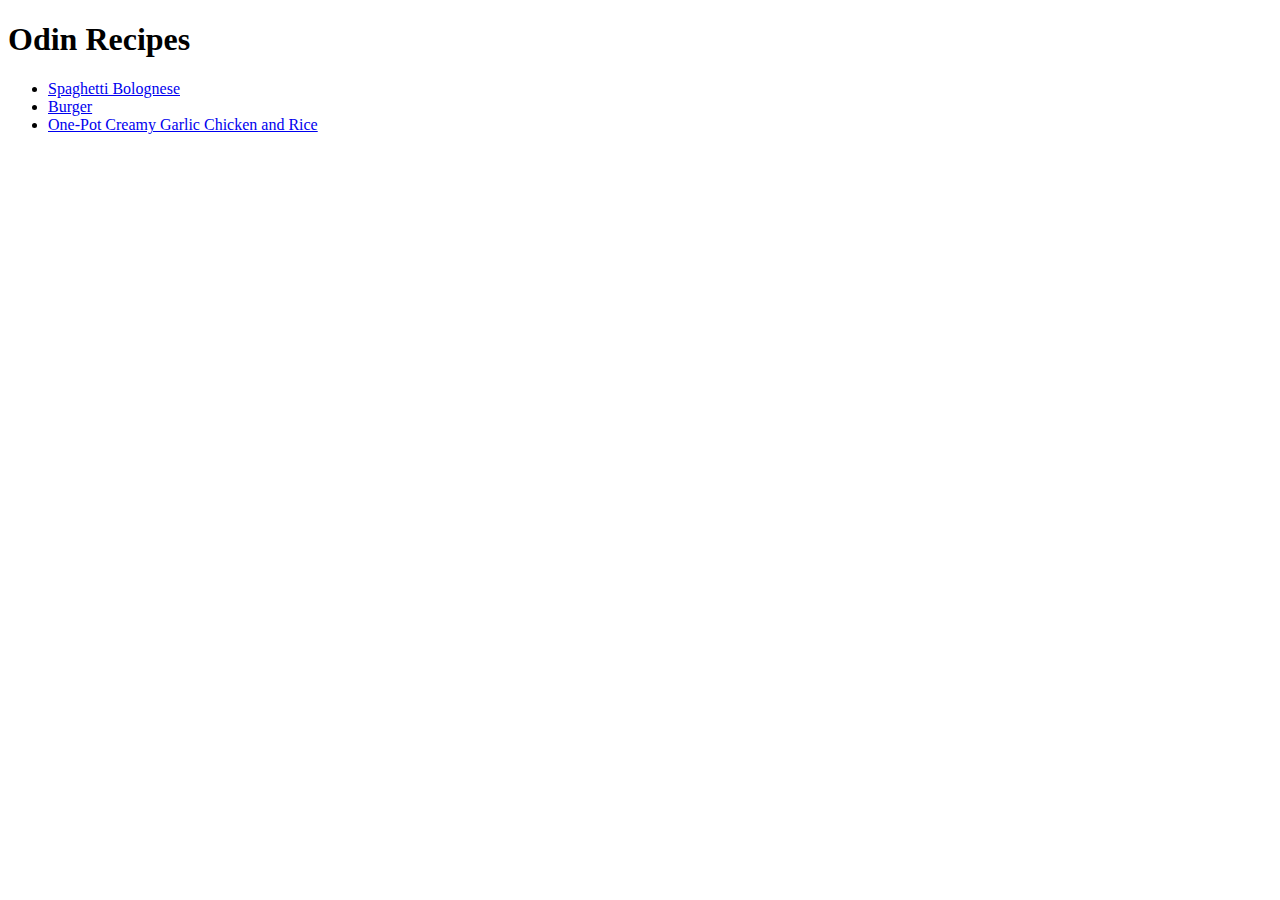
==== index.html @ 9f72937a "Fix the unordered list, addgo back button to recipes" ====
<!DOCTYPE html>
<html lang="en">
    <head>
        <meta charset="UTF-8">
        <title>Recipes</title>
    </head>
    <body>
        <h1>Odin Recipes</h1>
        <ul>
           <li>
            <a href="./recipes/bolognese.html">Spaghetti Bolognese</a>
           </li>
            <li>
                <a href="./recipes/burger.html">Burger</a>
            </li>
            <li>
                <a href="./recipes/chicknrice.html">One-Pot Creamy Garlic Chicken and Rice</a>
            </li>
        </ul>
    </body>
</html>
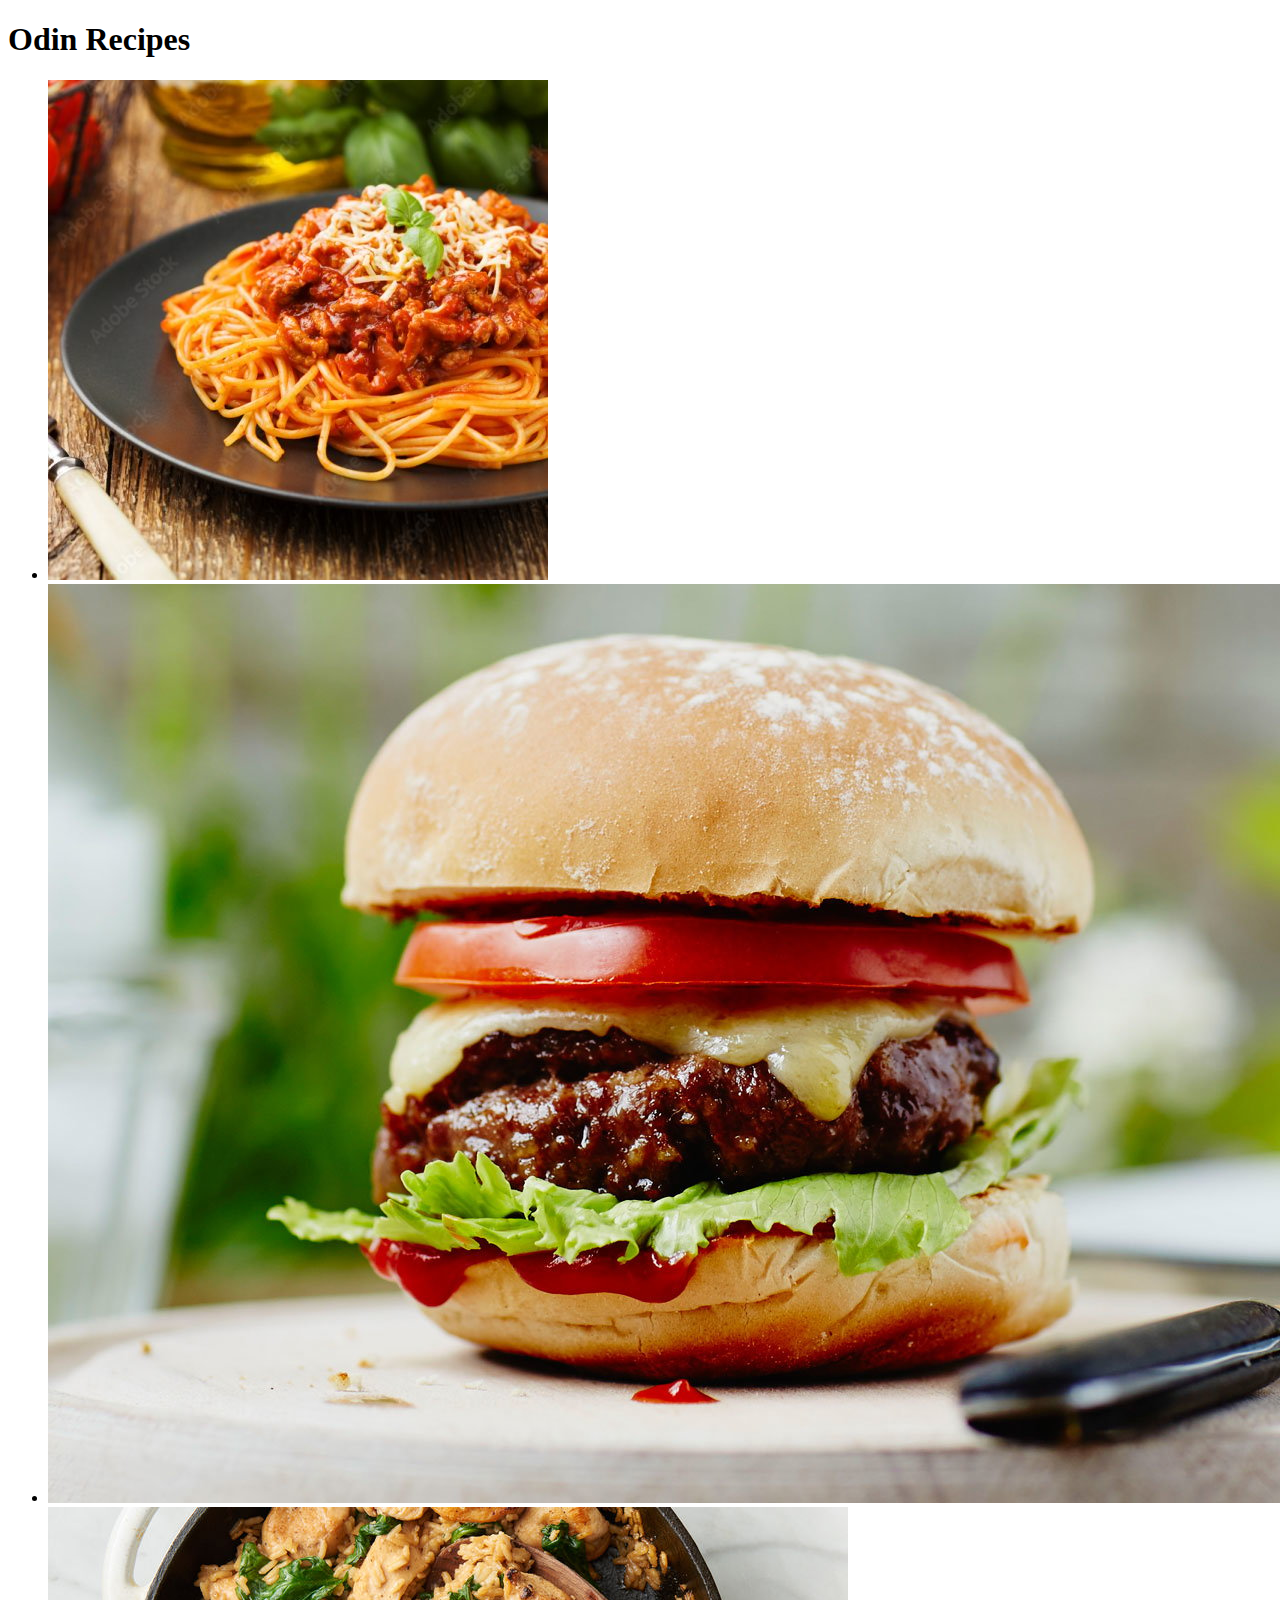
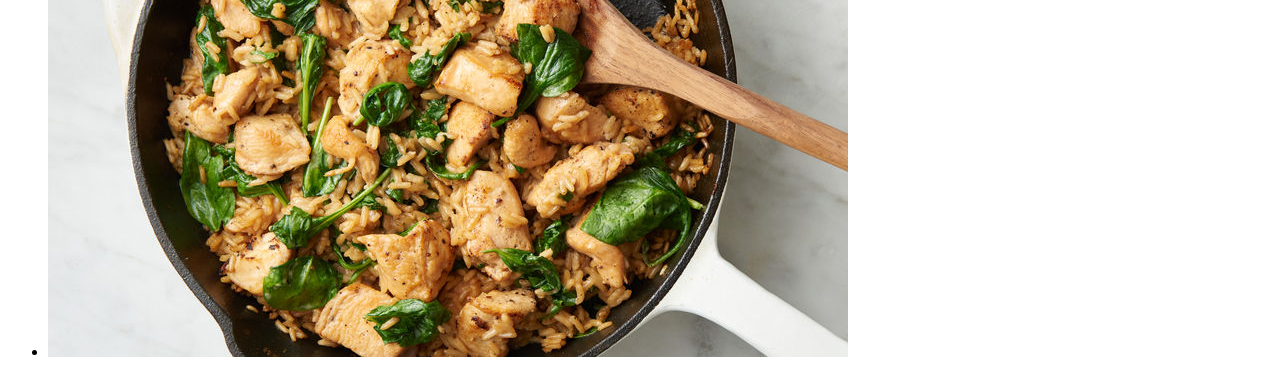
==== commit b9beeacd: "Revamped the index site" ====
--- a/index.html
+++ b/index.html
@@ -8,13 +8,17 @@
         <h1>Odin Recipes</h1>
         <ul>
            <li>
-            <a href="./recipes/bolognese.html">Spaghetti Bolognese</a>
+            <a href="./recipes/bolognese.html"><img src="./img/bolognese.jpg" alt="Image of Spaghetti Bolognese"></a>
            </li>
             <li>
-                <a href="./recipes/burger.html">Burger</a>
+                <a href="./recipes/burger.html">
+                    <img src="./img/burger.jpg" alt ="An image of a burger">
+                </a>
             </li>
             <li>
-                <a href="./recipes/chicknrice.html">One-Pot Creamy Garlic Chicken and Rice</a>
+                <a href="./recipes/chicknrice.html">
+                    <img src="./img/chicknrice.jpg" alt="Image of chicken mixed with rice">
+                </a>
             </li>
         </ul>
     </body>
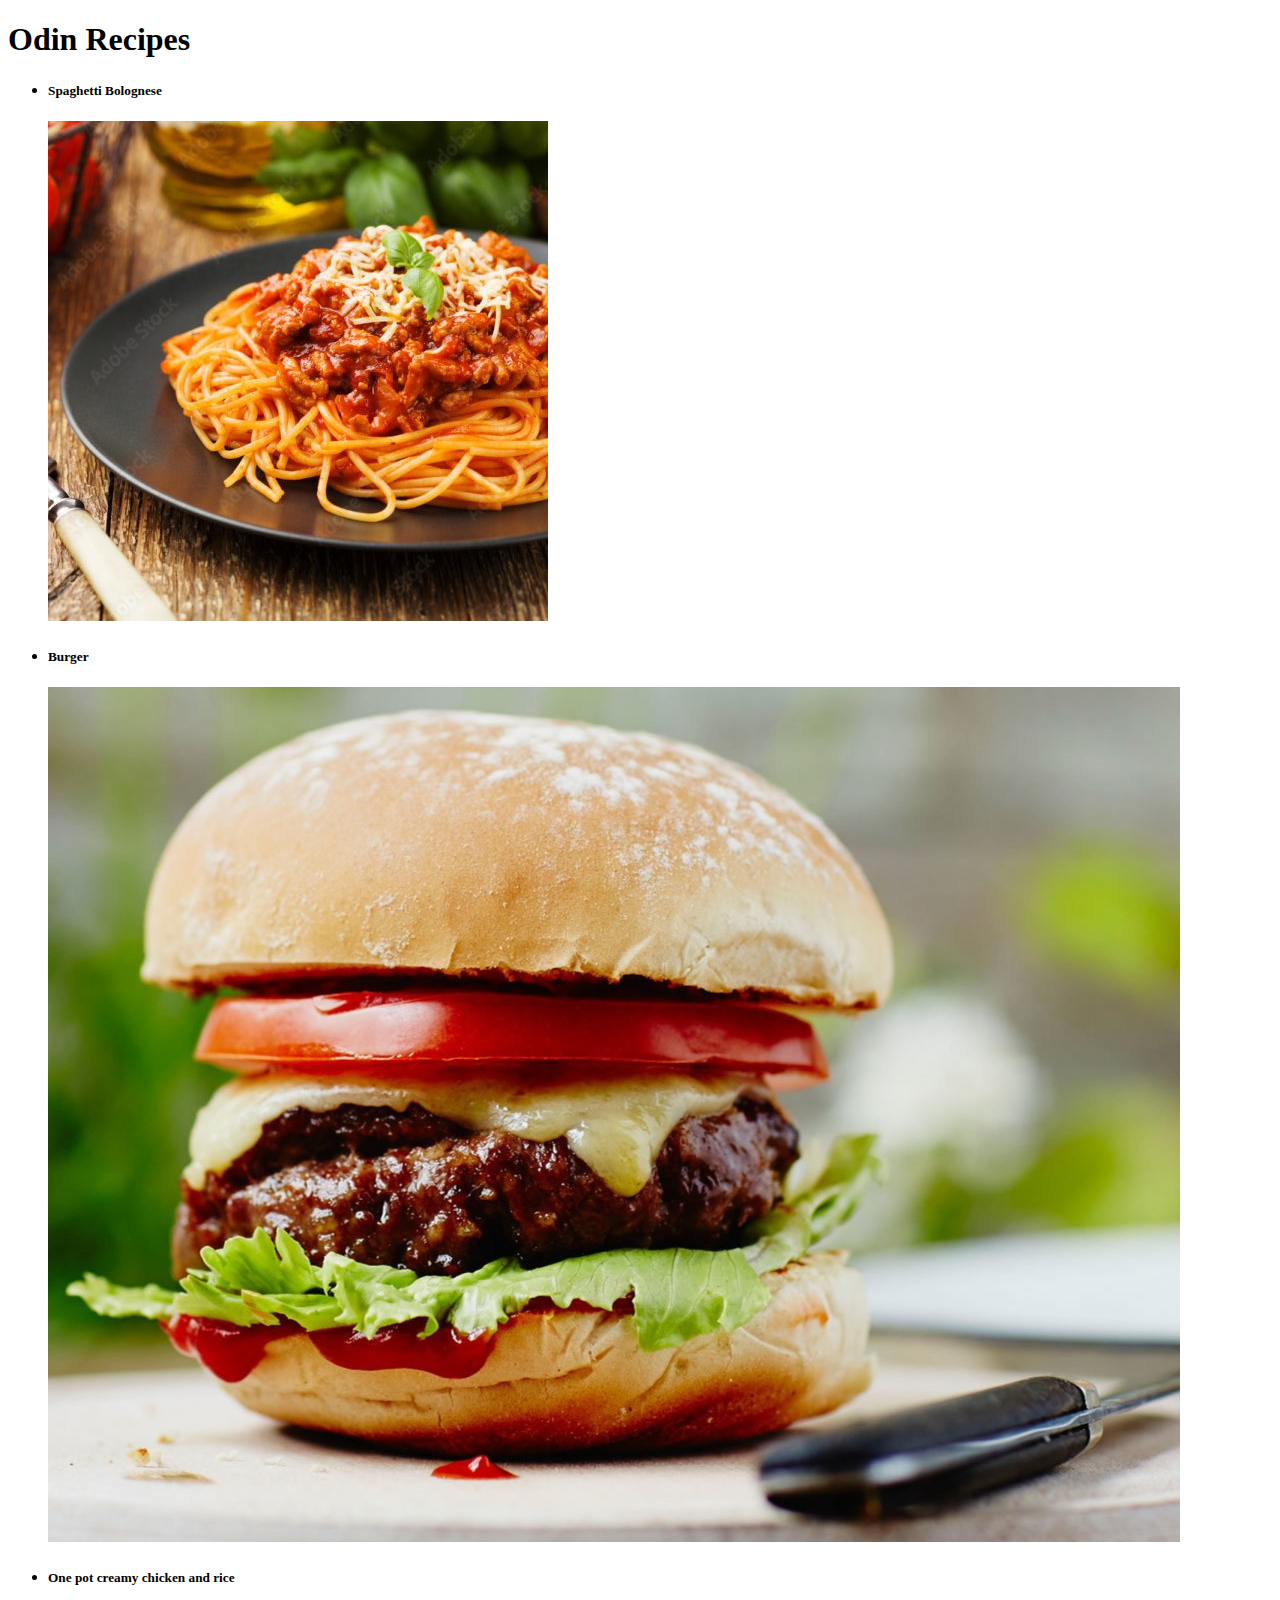
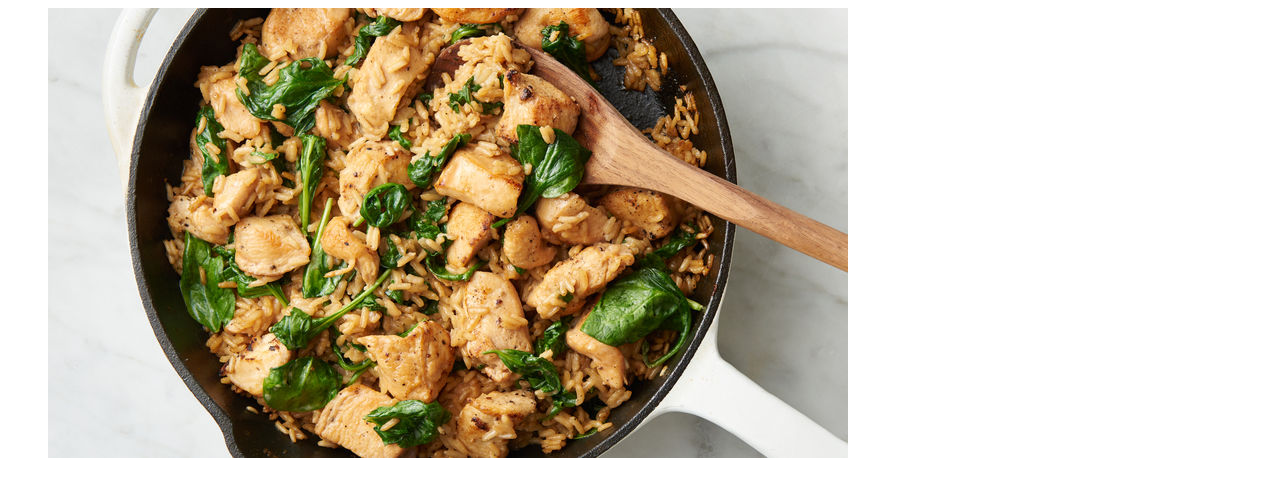
==== commit 0c5f1432: "Change the burger image" ====
--- a/index.html
+++ b/index.html
@@ -8,14 +8,17 @@
         <h1>Odin Recipes</h1>
         <ul>
            <li>
+            <h5>Spaghetti Bolognese</h5>
             <a href="./recipes/bolognese.html"><img src="./img/bolognese.jpg" alt="Image of Spaghetti Bolognese"></a>
            </li>
             <li>
+                <h5>Burger</h5>
                 <a href="./recipes/burger.html">
                     <img src="./img/burger.jpg" alt ="An image of a burger">
                 </a>
             </li>
             <li>
+                <h5>One pot creamy chicken and rice</h5>
                 <a href="./recipes/chicknrice.html">
                     <img src="./img/chicknrice.jpg" alt="Image of chicken mixed with rice">
                 </a>
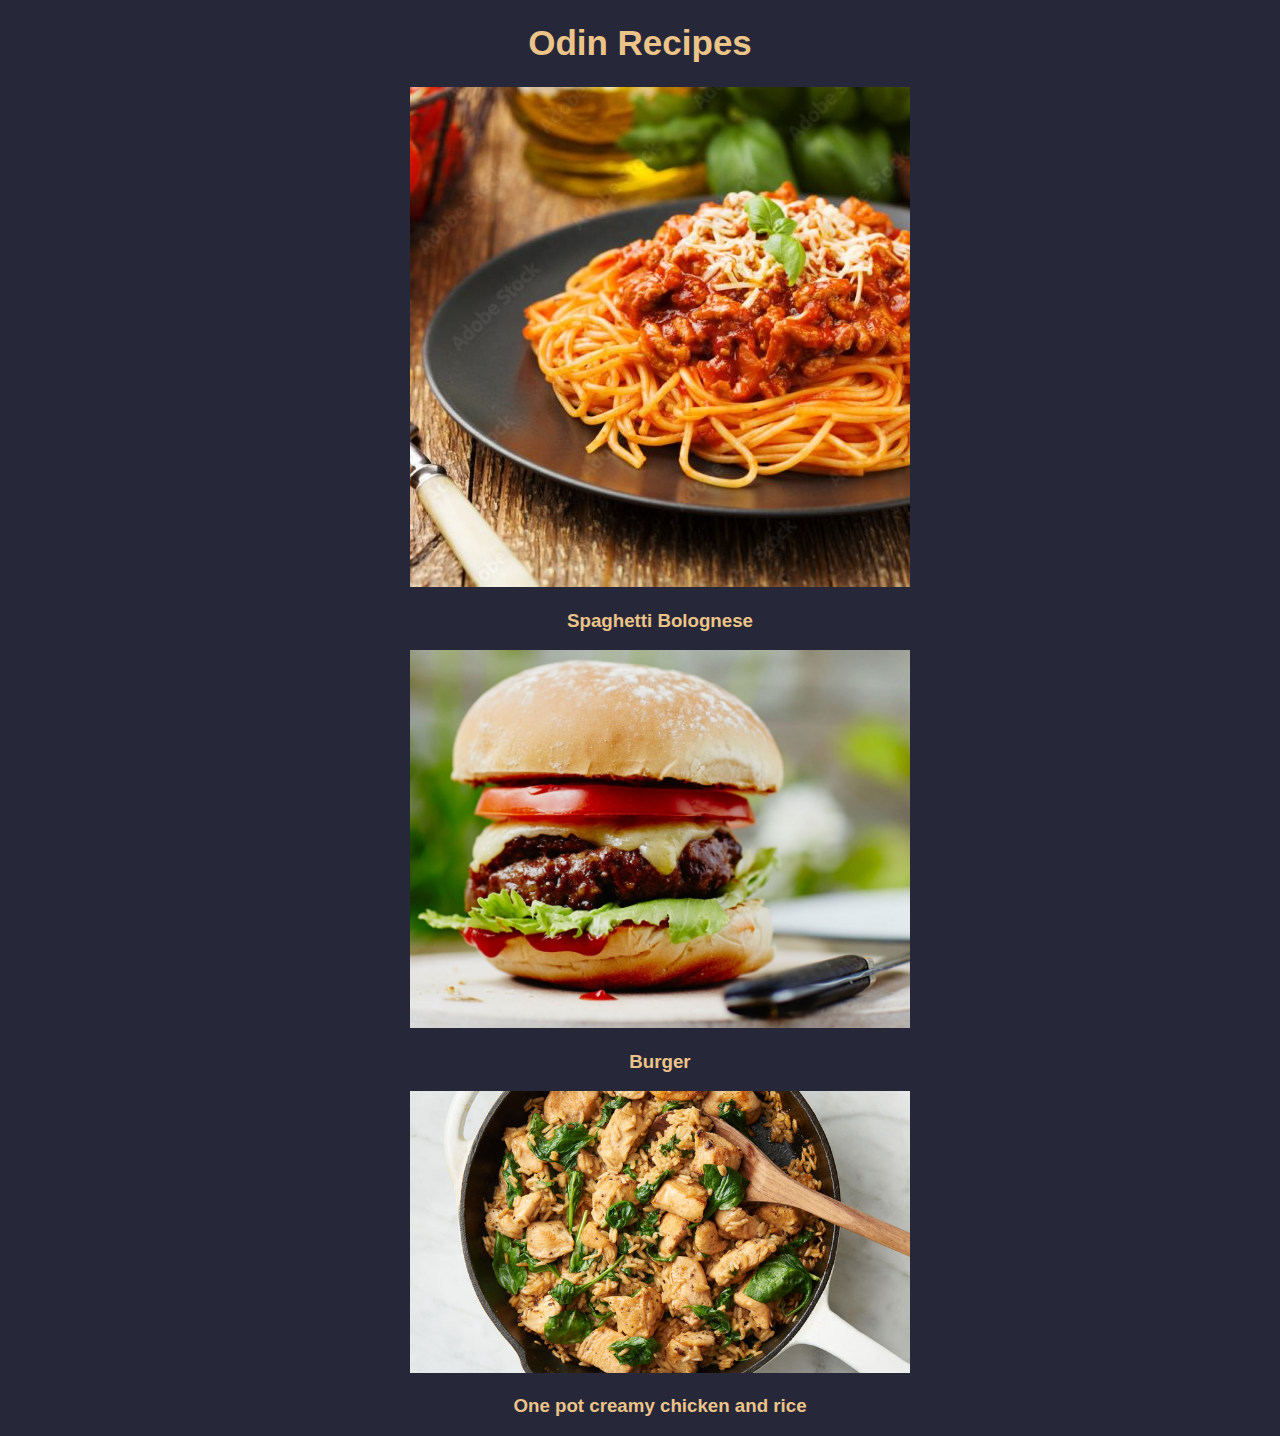
==== commit 0ea2fa97: "Revamped the main page in css and in the html file" ====
--- a/index.html
+++ b/index.html
@@ -3,25 +3,27 @@
     <head>
         <meta charset="UTF-8">
         <title>Recipes</title>
+        <link rel="stylesheet" href="./css/style.css">
     </head>
     <body>
         <h1>Odin Recipes</h1>
         <ul>
            <li>
-            <h5>Spaghetti Bolognese</h5>
             <a href="./recipes/bolognese.html"><img src="./img/bolognese.jpg" alt="Image of Spaghetti Bolognese"></a>
+            <h3>Spaghetti Bolognese</h3>
            </li>
             <li>
-                <h5>Burger</h5>
                 <a href="./recipes/burger.html">
                     <img src="./img/burger.jpg" alt ="An image of a burger">
                 </a>
+                <h3>Burger</h3>
             </li>
             <li>
-                <h5>One pot creamy chicken and rice</h5>
+                
                 <a href="./recipes/chicknrice.html">
                     <img src="./img/chicknrice.jpg" alt="Image of chicken mixed with rice">
                 </a>
+                <h3>One pot creamy chicken and rice</h3>
             </li>
         </ul>
     </body>
--- a/css/style.css
+++ b/css/style.css
@@ -0,0 +1,23 @@
+html {
+    background-color: rgb(39, 39, 58);
+    text-align: center;
+    font-family: 'Segoe UI', sans-serif;
+    font-weight: 700;
+    color: rgb(236, 196, 136);
+}
+img {
+    height: auto;
+    width: 500px;
+}
+a {
+    color: rgb(192, 219, 203);
+}
+h3 {
+    font-weight: 800;
+}
+ul {
+    list-style: none;
+}
+h1 { 
+    font-size: 35px;
+}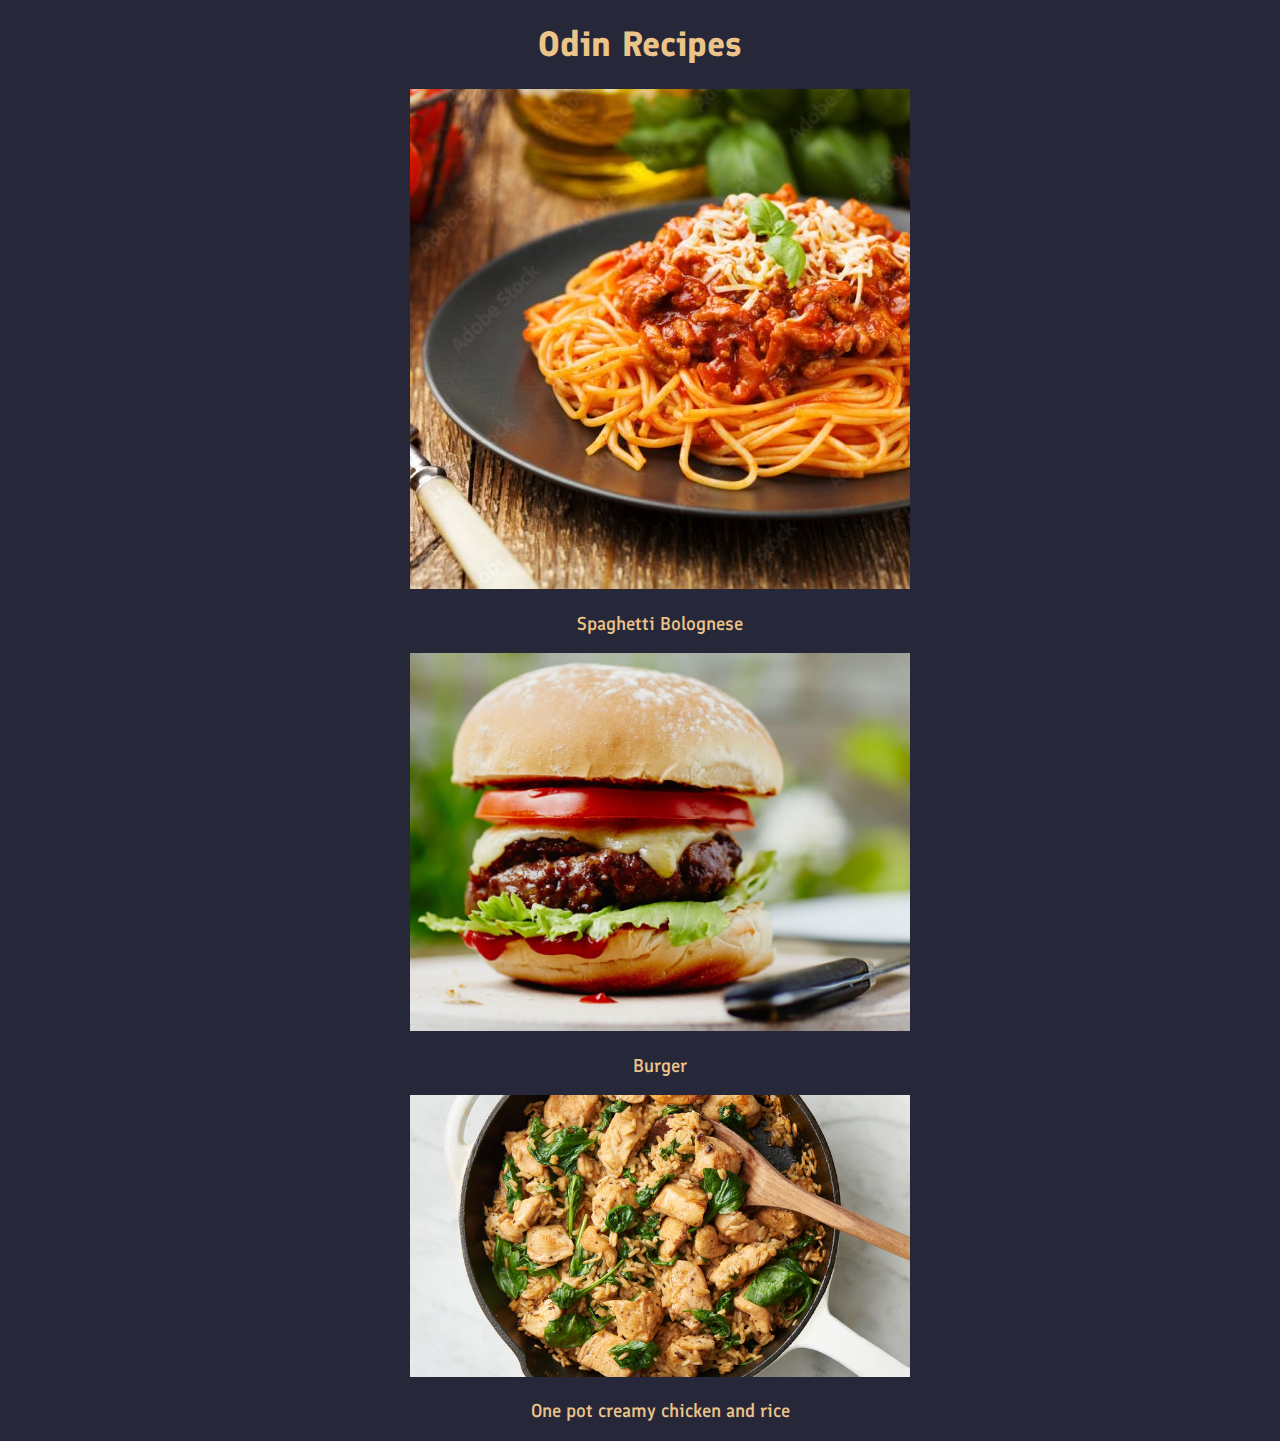
==== commit b0d0e190: "Import and change the font to Finlandica" ====
--- a/index.html
+++ b/index.html
@@ -19,7 +19,6 @@
                 <h3>Burger</h3>
             </li>
             <li>
-                
                 <a href="./recipes/chicknrice.html">
                     <img src="./img/chicknrice.jpg" alt="Image of chicken mixed with rice">
                 </a>
--- a/css/style.css
+++ b/css/style.css
@@ -1,8 +1,9 @@
+@import url('https://fonts.googleapis.com/css2?family=Finlandica:ital,wght@0,400;0,500;0,600;0,700;1,400;1,500;1,600;1,700&display=swap');
 html {
     background-color: rgb(39, 39, 58);
     text-align: center;
-    font-family: 'Segoe UI', sans-serif;
-    font-weight: 700;
+    font-family: 'Finlandica', sans-serif;
+    font-weight: 400;
     color: rgb(236, 196, 136);
 }
 img {
@@ -13,11 +14,12 @@
     color: rgb(192, 219, 203);
 }
 h3 {
-    font-weight: 800;
+    font-weight: 500;
 }
 ul {
     list-style: none;
 }
 h1 { 
     font-size: 35px;
+    font-weight: bold;
 }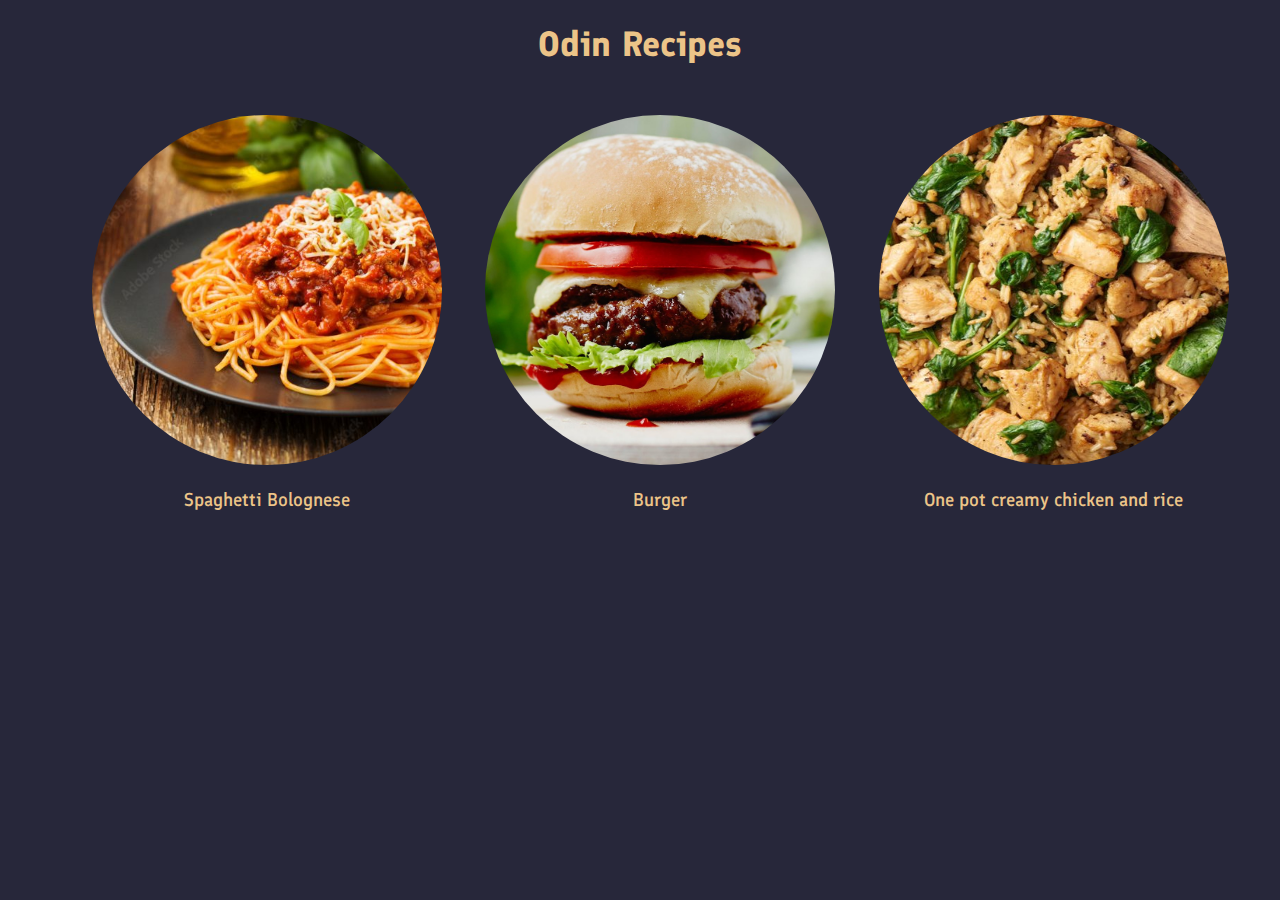
==== commit abc350d9: "Add flexbox elements and revamp layout of the main page" ====
--- a/index.html
+++ b/index.html
@@ -7,7 +7,7 @@
     </head>
     <body>
         <h1>Odin Recipes</h1>
-        <ul>
+        <ul class="main">
            <li>
             <a href="./recipes/bolognese.html"><img src="./img/bolognese.jpg" alt="Image of Spaghetti Bolognese"></a>
             <h3>Spaghetti Bolognese</h3>
--- a/css/style.css
+++ b/css/style.css
@@ -8,7 +8,8 @@
 }
 img {
     height: auto;
-    width: 500px;
+    width: 350px;
+    border-radius: 100%;
 }
 a {
     color: rgb(192, 219, 203);
@@ -19,7 +20,16 @@
 ul {
     list-style: none;
 }
+.main {
+    display: flex;
+    flex-direction: row;
+    flex: 1;
+    justify-content: space-evenly;
+    align-items: center;
+    margin-top: 50px;
+}
 h1 { 
     font-size: 35px;
     font-weight: bold;
-}+
+}
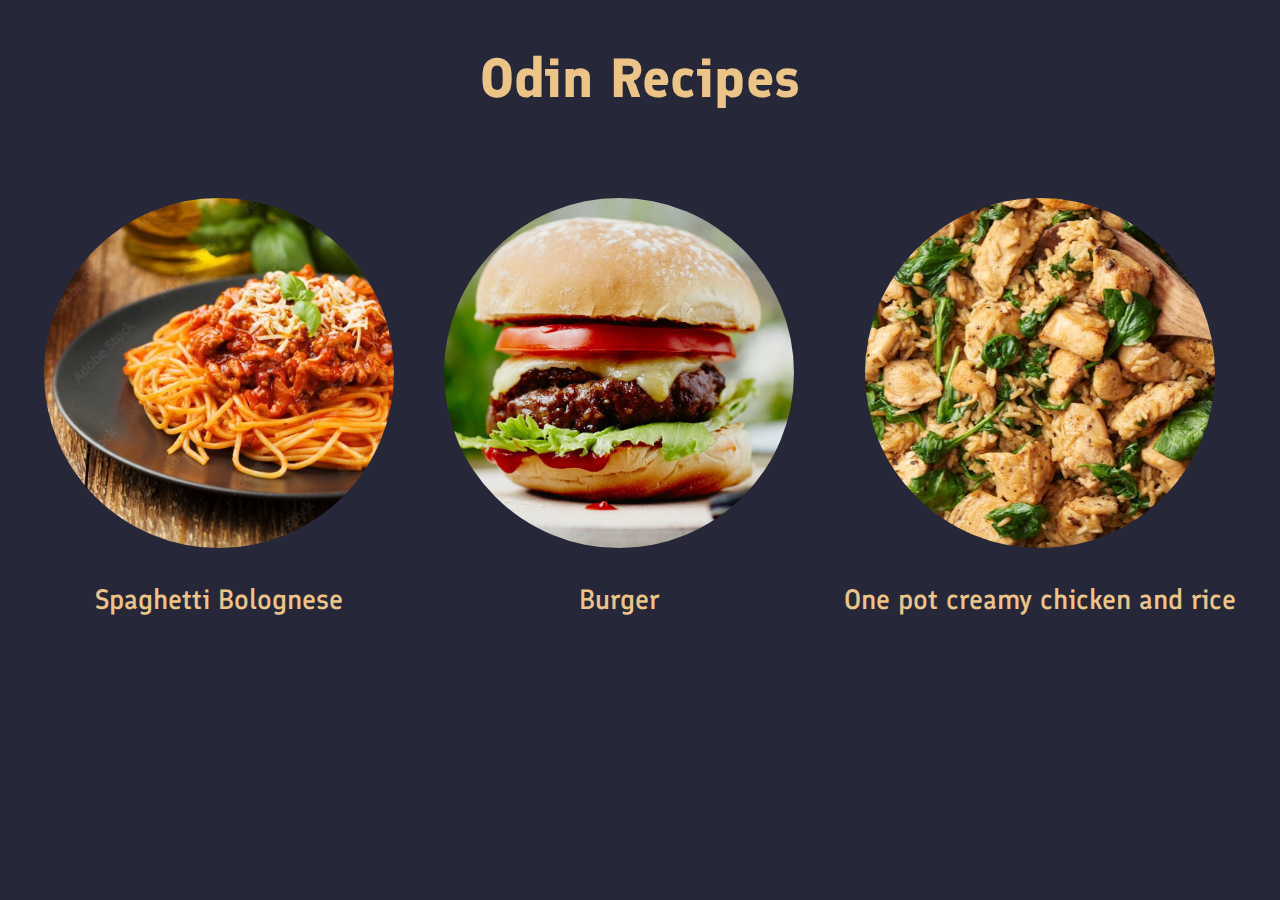
==== commit f9c93d0e: "Implement flexbox on main page and recipe pages." ====
--- a/index.html
+++ b/index.html
@@ -6,7 +6,10 @@
         <link rel="stylesheet" href="./css/style.css">
     </head>
     <body>
+        <div class="header">
         <h1>Odin Recipes</h1>
+        </div>
+        
         <ul class="main">
            <li>
             <a href="./recipes/bolognese.html"><img src="./img/bolognese.jpg" alt="Image of Spaghetti Bolognese"></a>
--- a/css/style.css
+++ b/css/style.css
@@ -13,23 +13,53 @@
 }
 a {
     color: rgb(192, 219, 203);
+    text-decoration: none;
+    font-weight: 700;
+    font-size: 25px;
 }
 h3 {
     font-weight: 500;
+    font-size: 28px; 
 }
 ul {
     list-style: none;
+    padding: 0;
+    margin: 0;
 }
 .main {
     display: flex;
     flex-direction: row;
     flex: 1;
-    justify-content: space-evenly;
+    justify-content: center;
     align-items: center;
     margin-top: 50px;
+    gap: 50px;
 }
 h1 { 
-    font-size: 35px;
+    font-size: 55px;
     font-weight: bold;
 
 }
+ .header {
+    display: flex;
+    flex: 1;
+    gap: 10px;
+    align-items: center;
+    justify-content: center;
+ }
+ 
+ .back {
+    display: flex;
+    text-align: center;
+    justify-content: center;
+    gap: 15px;
+    margin: 35px 0;
+ }
+
+ a:hover {
+    color:rgb(236, 196, 136) ;
+ }
+ 
+ img:hover {
+    border: 2px solid rgb(236, 196, 136);
+ }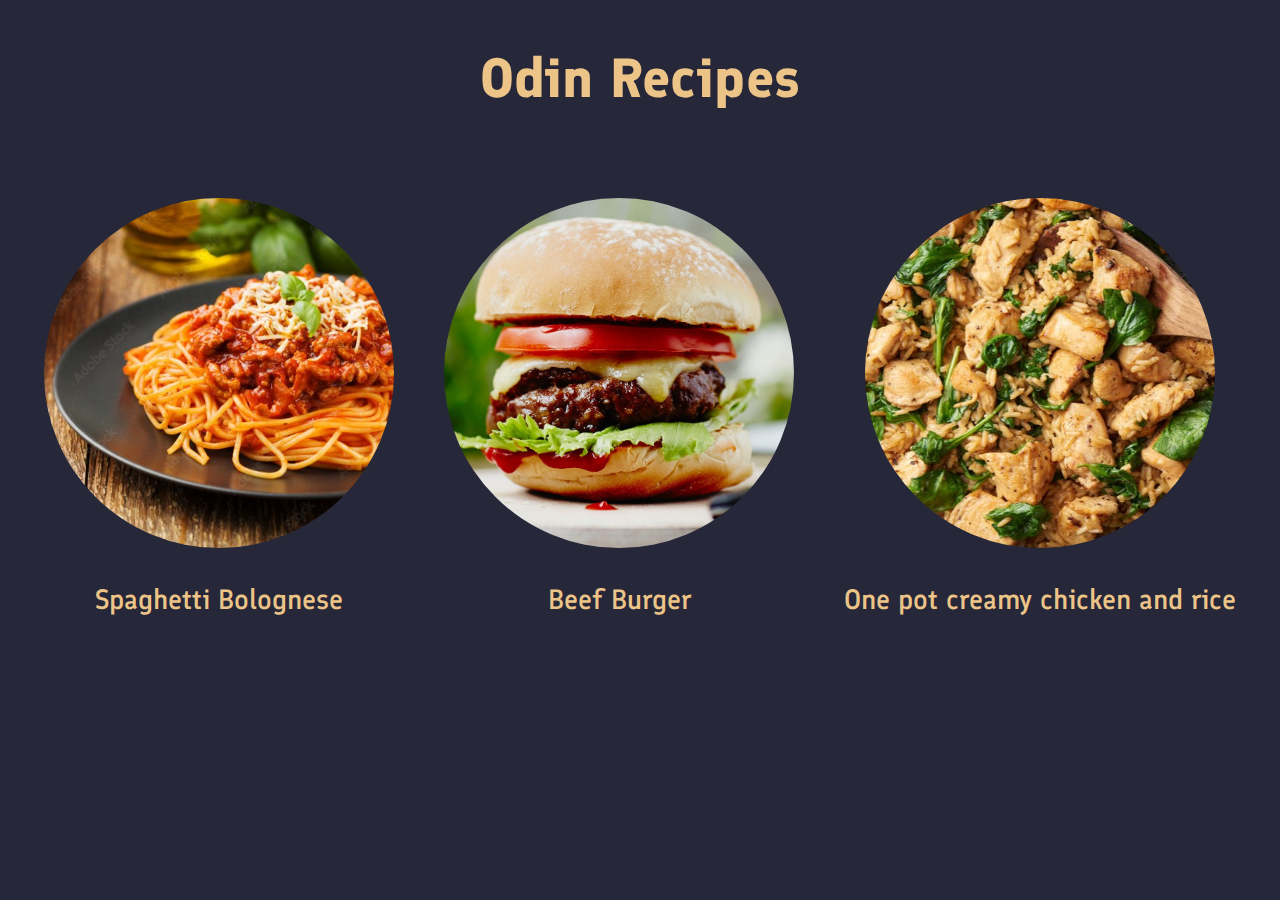
==== commit 49ec883f: "Rename 'Burger'ˇon main page to 'ˇBeef Burger'" ====
--- a/index.html
+++ b/index.html
@@ -19,7 +19,7 @@
                 <a href="./recipes/burger.html">
                     <img src="./img/burger.jpg" alt ="An image of a burger">
                 </a>
-                <h3>Burger</h3>
+                <h3>Beef Burger</h3>
             </li>
             <li>
                 <a href="./recipes/chicknrice.html">
--- a/css/style.css
+++ b/css/style.css
@@ -60,6 +60,27 @@
     color:rgb(236, 196, 136) ;
  }
  
- img:hover {
+ .main img:hover {
     border: 2px solid rgb(236, 196, 136);
- }+ }
+.burg {
+    margin: 0 240px;
+    border: 5px rgb(236, 196, 136) solid;
+    padding: 0 35px;
+    
+
+}
+
+.chic {
+    margin: 0 240px;
+    border: 5px rgb(236, 196, 136) solid;
+    padding: 0 35px;
+}
+.bolognese {
+    margin: 0 240px;
+    border: 5px rgb(236, 196, 136) solid;
+    padding: 0 35px;
+
+}
+    
+
